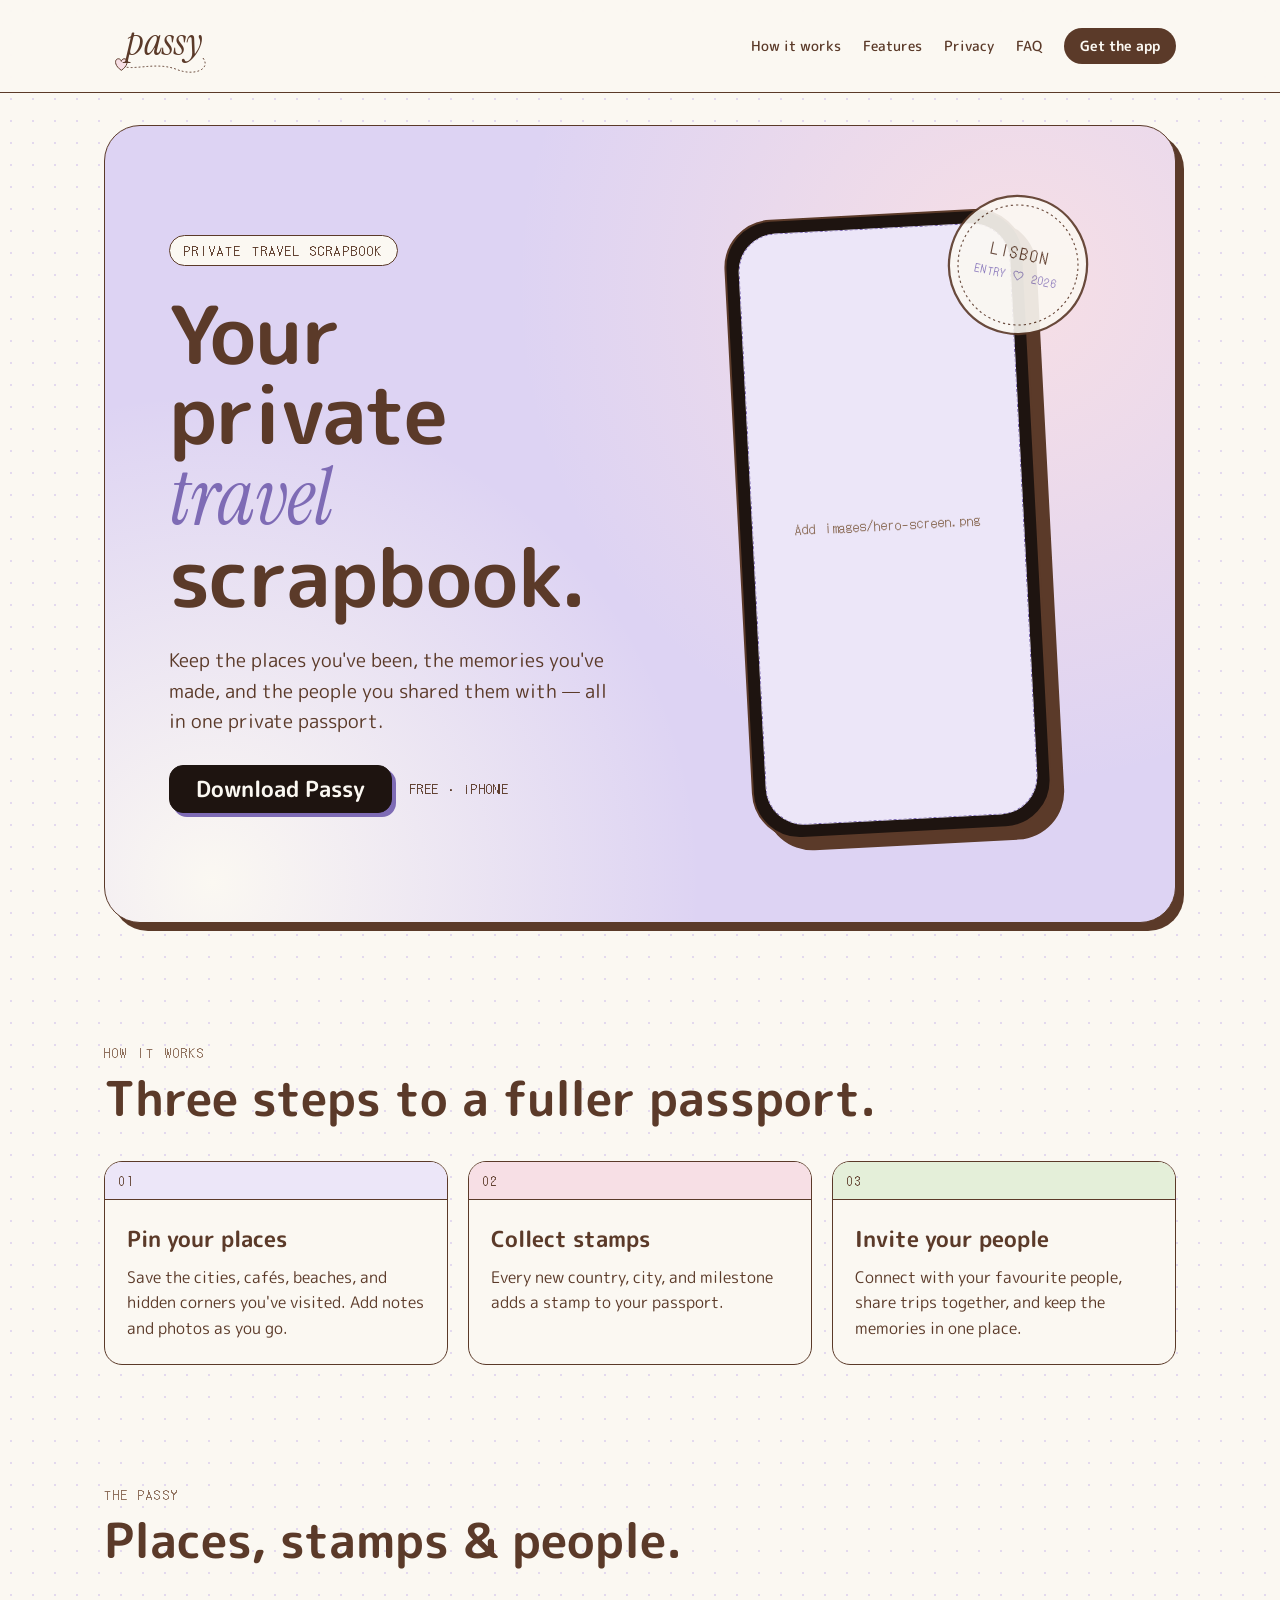
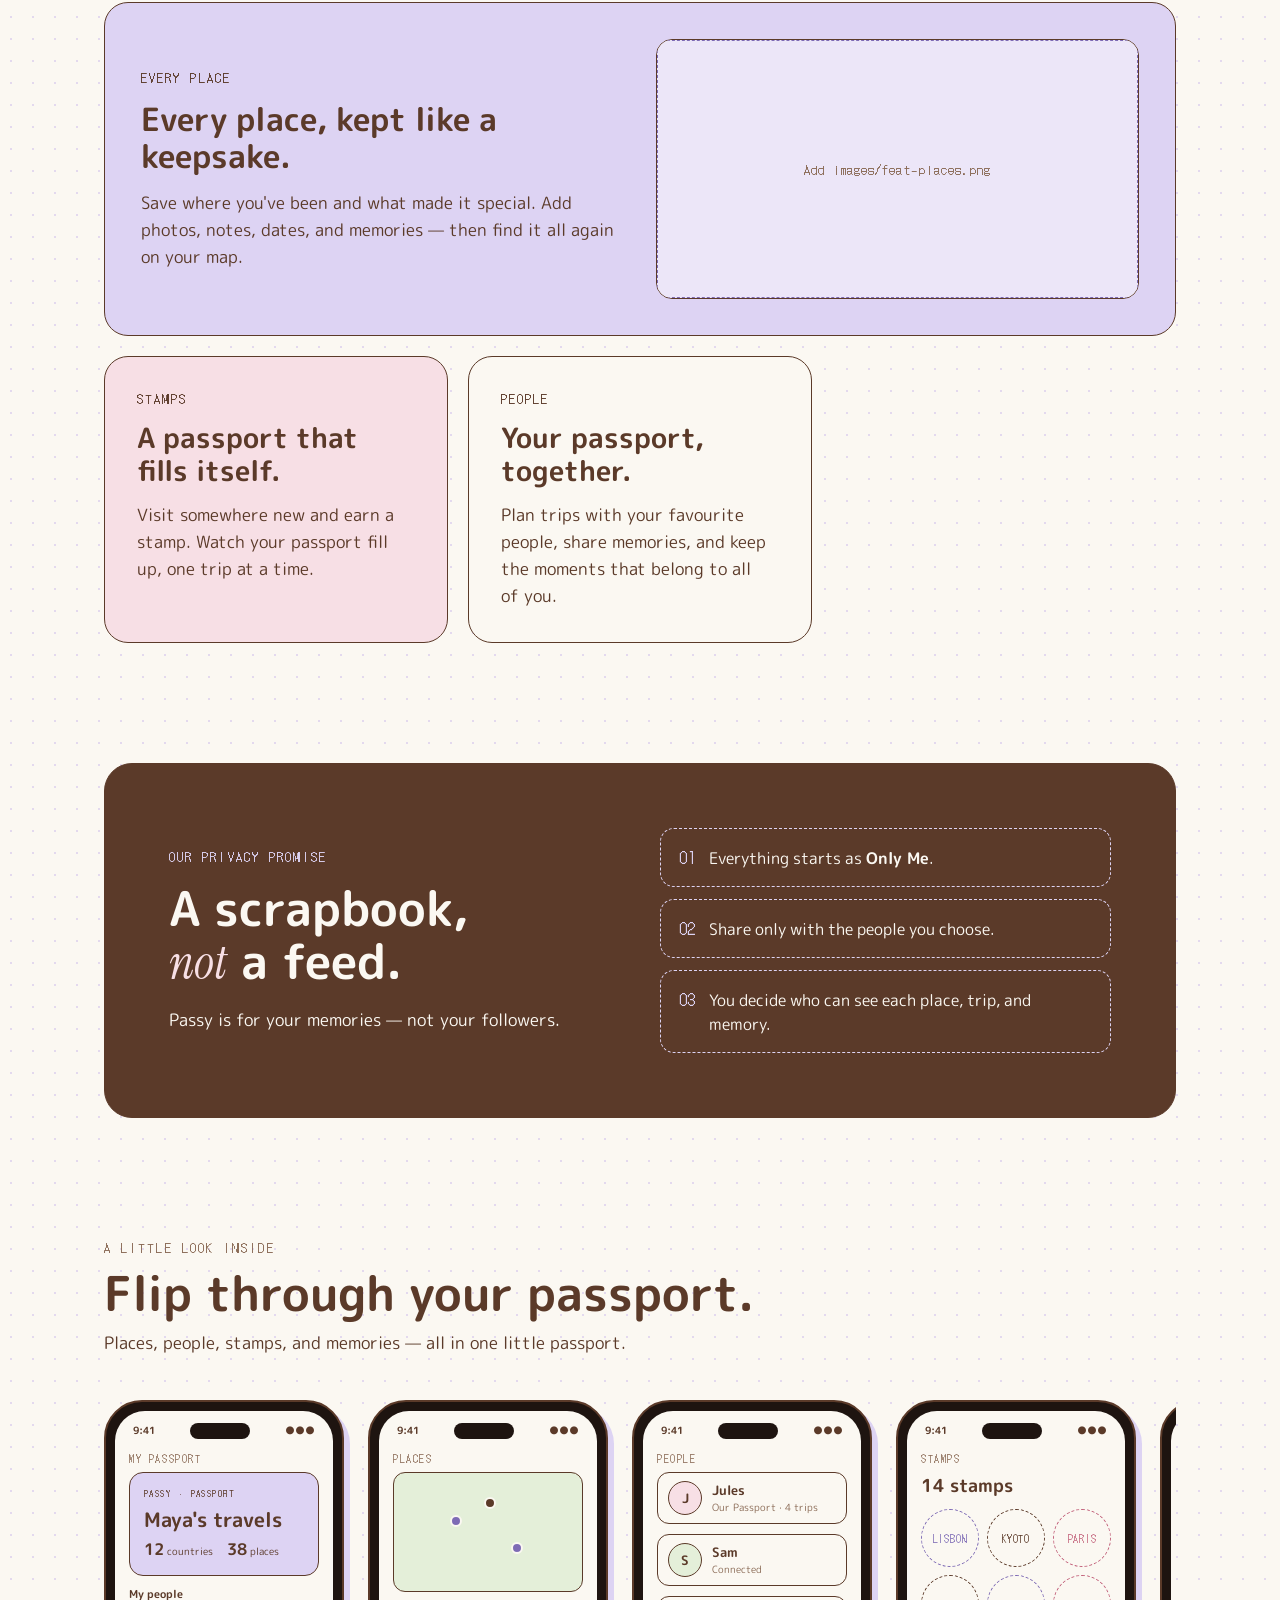
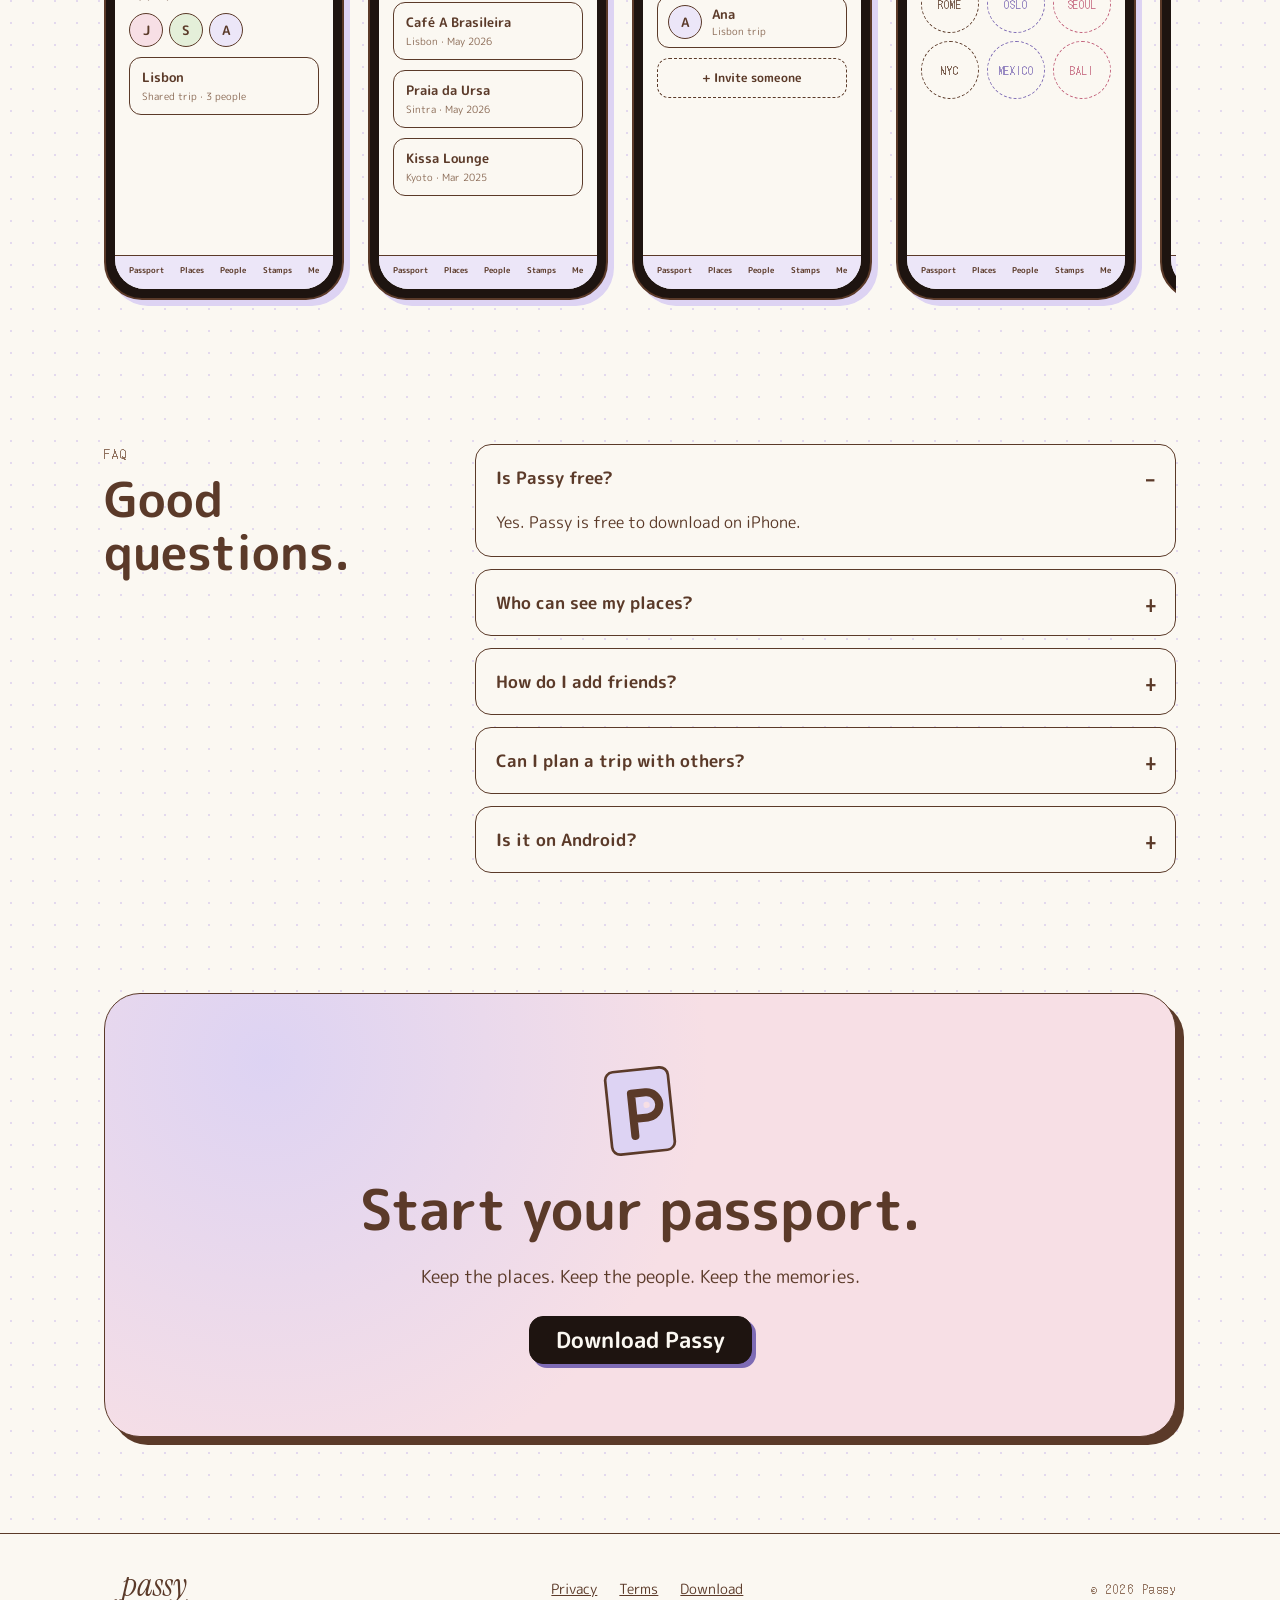
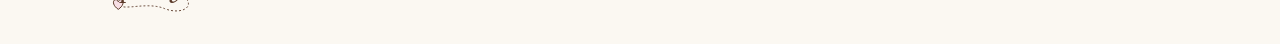
==== index.html @ b14b22e2 "Add Passy website: home, privacy policy and terms of use Co-Authored-By: Claude Opus 5.5 <noreply@an" ====
<!DOCTYPE html>
<html lang="en">
<head>
  <meta charset="utf-8">
  <meta name="viewport" content="width=device-width, initial-scale=1">
  <title>Passy — Your private travel scrapbook</title>
  <meta name="description" content="Keep the places you've been, the memories you've made, and the people you shared them with — all in one private passport.">
  <link rel="icon" href="favicon.svg" type="image/svg+xml">
  <link rel="preconnect" href="https://fonts.googleapis.com">
  <link rel="preconnect" href="https://fonts.gstatic.com" crossorigin>
  <link href="https://fonts.googleapis.com/css2?family=DotGothic16&family=Instrument+Serif:ital@0;1&family=M+PLUS+Rounded+1c:wght@400;500;700&display=swap" rel="stylesheet">
  <link rel="stylesheet" href="styles.css">
</head>
<body>
<div class="page">

  <header class="site-header">
    <div class="site-header__inner">
      <a href="#top" class="site-header__brand" aria-label="Passy home">
        <span class="logo">
          <svg width="120" height="64" viewBox="0 0 280 150" aria-hidden="true"><path d="M232 104 C 250 130, 210 146, 170 130 C 120 110, 60 136, 40 120" fill="none" stroke="#5B3A29" stroke-width="2.3" stroke-dasharray="2.3 7.0" stroke-linecap="round"/><path d="M40 132 C 22 120, 24 104, 34 105 C 37 105, 40 109, 40 111 C 40 109, 43 105, 46 105 C 56 104, 58 120, 40 132 Z" fill="#F7DFE5" stroke="#5B3A29" stroke-width="2.3"/></svg>
          <span class="logo-word">passy</span>
        </span>
      </a>
      <nav class="nav">
        <a href="#how">How it works</a>
        <a href="#features">Features</a>
        <a href="#privacy">Privacy</a>
        <a href="#faq">FAQ</a>
        <a href="https://apps.apple.com/us/app/passy-travel-journal-stamps/id6819791001" target="_blank" rel="noopener" class="nav-cta">Get the app</a>
      </nav>
    </div>
  </header>

  <main id="top">

    <section class="hero" aria-label="Intro">
      <div class="hero__copy">
        <span class="pill">PRIVATE TRAVEL SCRAPBOOK</span>
        <h1>Your private<br><span class="serif-accent">travel</span><br>scrapbook.</h1>
        <p class="hero__lede">Keep the places you've been, the memories you've made, and the people you shared them with — all in one private passport.</p>
        <div class="hero__cta">
          <a href="https://apps.apple.com/us/app/passy-travel-journal-stamps/id6819791001" target="_blank" rel="noopener" class="store-btn">Download Passy</a>
          <span class="mono">FREE · iPHONE</span>
        </div>
      </div>
      <div class="hero__visual">
        <div class="hero__stamp" aria-hidden="true">
          <svg width="150" height="150" viewBox="0 0 200 200"><circle cx="100" cy="100" r="92" fill="#FBF8F2" stroke="#5B3A29" stroke-width="3"/><circle cx="100" cy="100" r="80" fill="none" stroke="#5B3A29" stroke-width="1.5" stroke-dasharray="3 4"/><text x="100" y="92" text-anchor="middle" font-family="DotGothic16" font-size="20" letter-spacing="3" fill="#5B3A29">LISBON</text><text x="100" y="120" text-anchor="middle" font-family="DotGothic16" font-size="14" letter-spacing="2" fill="#7E6BB5">ENTRY ♡ 2026</text></svg>
        </div>
        <div class="hero__phone">
          <div class="shot shot--rounded">
            <img src="images/hero-screen.png" alt="Passy passport home screen">
            <span class="shot__placeholder">Add images/hero-screen.png</span>
          </div>
        </div>
      </div>
    </section>

    <section id="how" class="stack">
      <div class="section-head">
        <span class="eyebrow">HOW IT WORKS</span>
        <h2 class="h2">Three steps to a fuller passport.</h2>
      </div>
      <div class="grid grid--steps">
        <div class="step">
          <div class="step__num bg-lilac-soft">01</div>
          <div class="step__body"><h3>Pin your places</h3><p>Save the cities, cafés, beaches, and hidden corners you've visited. Add notes and photos as you go.</p></div>
        </div>
        <div class="step">
          <div class="step__num bg-pink">02</div>
          <div class="step__body"><h3>Collect stamps</h3><p>Every new country, city, and milestone adds a stamp to your passport.</p></div>
        </div>
        <div class="step">
          <div class="step__num bg-sage">03</div>
          <div class="step__body"><h3>Invite your people</h3><p>Connect with your favourite people, share trips together, and keep the memories in one place.</p></div>
        </div>
      </div>
    </section>

    <section id="features" class="stack">
      <div class="section-head">
        <span class="eyebrow">THE PASSY</span>
        <h2 class="h2">Places, stamps &amp; people.</h2>
      </div>
      <div class="grid grid--features">
        <div class="feature feature--wide bg-lilac">
          <div class="feature__copy">
            <span class="mono">EVERY PLACE</span>
            <h3>Every place, kept like a keepsake.</h3>
            <p class="lede">Save where you've been and what made it special. Add photos, notes, dates, and memories — then find it all again on your map.</p>
          </div>
          <div class="feature__shot">
            <div class="shot">
              <img src="images/feat-places.png" alt="Passy places screen">
              <span class="shot__placeholder">Add images/feat-places.png</span>
            </div>
          </div>
        </div>
        <div class="feature bg-pink">
          <span class="mono">STAMPS</span>
          <h3>A passport that fills itself.</h3>
          <p class="lede">Visit somewhere new and earn a stamp. Watch your passport fill up, one trip at a time.</p>
        </div>
        <div class="feature bg-cream">
          <span class="mono">PEOPLE</span>
          <h3>Your passport, together.</h3>
          <p class="lede">Plan trips with your favourite people, share memories, and keep the moments that belong to all of you.</p>
        </div>
      </div>
    </section>

    <section id="privacy" class="privacy">
      <div class="privacy__copy">
        <span class="eyebrow">OUR PRIVACY PROMISE</span>
        <h2 class="h2">A scrapbook,<br><span class="serif-accent">not</span> a feed.</h2>
        <p class="lede">Passy is for your memories — not your followers.</p>
      </div>
      <div class="promises">
        <div class="promise"><span class="mono">01</span><span>Everything starts as <b>Only Me</b>.</span></div>
        <div class="promise"><span class="mono">02</span><span>Share only with the people you choose.</span></div>
        <div class="promise"><span class="mono">03</span><span>You decide who can see each place, trip, and memory.</span></div>
      </div>
    </section>

    <section class="stack" aria-label="Screenshots">
      <div class="section-head">
        <span class="eyebrow">A LITTLE LOOK INSIDE</span>
        <h2 class="h2">Flip through your passport.</h2>
        <p class="lede">Places, people, stamps, and memories — all in one little passport.</p>
      </div>
      <div class="phones">

        <div class="phone"><div class="phone__screen">
          <div class="phone__status"><span>9:41</span><span class="phone__island"></span><span>●●●</span></div>
          <div class="phone__title">MY PASSPORT</div>
          <div class="phone__body">
            <div style="border:1.5px solid #5B3A29;border-radius:14px;background:#DDD3F3;padding:14px;display:flex;flex-direction:column;gap:8px">
              <span class="mono" style="font-size:9px;letter-spacing:.16em">PASSY · PASSPORT</span>
              <span style="font-size:20px;font-weight:700;line-height:1.1">Maya's travels</span>
              <div style="display:flex;gap:14px;font-size:10px"><span><b style="font-size:16px">12</b> countries</span><span><b style="font-size:16px">38</b> places</span></div>
            </div>
            <span style="font-size:11px;font-weight:700">My people</span>
            <div class="avatars"><span class="avatar bg-pink">J</span><span class="avatar bg-sage">S</span><span class="avatar bg-lilac-soft">A</span></div>
            <div class="card bg-pink"><span class="card__title">Lisbon</span><span class="card__meta">Shared trip · 3 people</span></div>
          </div>
          <div class="phone__tabs"><span>Passport</span><span>Places</span><span>People</span><span>Stamps</span><span>Me</span></div>
        </div></div>

        <div class="phone"><div class="phone__screen">
          <div class="phone__status"><span>9:41</span><span class="phone__island"></span><span>●●●</span></div>
          <div class="phone__title">PLACES</div>
          <div class="phone__body">
            <div class="map">
              <span class="pin" style="left:30%;top:35%"></span>
              <span class="pin" style="left:62%;top:58%"></span>
              <span class="pin" style="left:48%;top:20%;background:#5B3A29"></span>
            </div>
            <div class="card"><span class="card__title">Café A Brasileira</span><span class="card__meta">Lisbon · May 2026</span></div>
            <div class="card"><span class="card__title">Praia da Ursa</span><span class="card__meta">Sintra · May 2026</span></div>
            <div class="card"><span class="card__title">Kissa Lounge</span><span class="card__meta">Kyoto · Mar 2025</span></div>
          </div>
          <div class="phone__tabs"><span>Passport</span><span>Places</span><span>People</span><span>Stamps</span><span>Me</span></div>
        </div></div>

        <div class="phone"><div class="phone__screen">
          <div class="phone__status"><span>9:41</span><span class="phone__island"></span><span>●●●</span></div>
          <div class="phone__title">PEOPLE</div>
          <div class="phone__body">
            <div class="person"><span class="avatar bg-pink">J</span><div><span class="card__title">Jules</span><span class="card__meta">Our Passport · 4 trips</span></div></div>
            <div class="person"><span class="avatar bg-sage">S</span><div><span class="card__title">Sam</span><span class="card__meta">Connected</span></div></div>
            <div class="person"><span class="avatar bg-lilac-soft">A</span><div><span class="card__title">Ana</span><span class="card__meta">Lisbon trip</span></div></div>
            <div style="border:1.5px dashed #5B3A29;border-radius:12px;padding:10px;text-align:center;font-size:12px;font-weight:700">+ Invite someone</div>
          </div>
          <div class="phone__tabs"><span>Passport</span><span>Places</span><span>People</span><span>Stamps</span><span>Me</span></div>
        </div></div>

        <div class="phone"><div class="phone__screen">
          <div class="phone__status"><span>9:41</span><span class="phone__island"></span><span>●●●</span></div>
          <div class="phone__title">STAMPS</div>
          <div class="phone__body">
            <span style="font-size:18px;font-weight:700">14 stamps</span>
            <div class="stamps">
              <div class="stamp c-purple">LISBON</div>
              <div class="stamp c-brown">KYOTO</div>
              <div class="stamp c-rose">PARIS</div>
              <div class="stamp c-brown">ROME</div>
              <div class="stamp c-purple">OSLO</div>
              <div class="stamp c-rose">SEOUL</div>
              <div class="stamp c-brown">NYC</div>
              <div class="stamp c-purple">MEXICO</div>
              <div class="stamp c-rose">BALI</div>
            </div>
          </div>
          <div class="phone__tabs"><span>Passport</span><span>Places</span><span>People</span><span>Stamps</span><span>Me</span></div>
        </div></div>

        <div class="phone"><div class="phone__screen">
          <div class="phone__status"><span>9:41</span><span class="phone__island"></span><span>●●●</span></div>
          <div class="phone__title">TRIP · LISBON</div>
          <div class="phone__body">
            <div style="border:1.5px solid #5B3A29;border-radius:14px;background:#F7DFE5;padding:12px;display:flex;flex-direction:column;gap:6px">
              <span style="font-size:18px;font-weight:700">Lisbon</span>
              <span style="font-size:10px">May 12 – 18 · Trip members</span>
              <div class="avatars" style="gap:4px"><span class="avatar bg-lilac">M</span><span class="avatar bg-cream">J</span><span class="avatar bg-sage">A</span></div>
            </div>
            <div class="chips"><span class="chip chip--on">Plan</span><span class="chip">Packing</span><span class="chip">Memories</span></div>
            <div class="card"><span class="card__title">Day 1 · Alfama walk</span><span class="card__meta">Added by Jules</span></div>
            <div class="card"><span class="card__title">Day 2 · Sintra</span><span class="card__meta">Added by Ana</span></div>
          </div>
          <div class="phone__tabs"><span>Passport</span><span>Places</span><span>People</span><span>Stamps</span><span>Me</span></div>
        </div></div>

      </div>
    </section>

    <section id="faq" class="faq">
      <div class="section-head">
        <span class="eyebrow">FAQ</span>
        <h2 class="h2">Good questions.</h2>
      </div>
      <div class="faq__list">
        <div class="faq-item">
          <button type="button" aria-expanded="true"><span>Is Passy free?</span><span class="faq-item__icon" aria-hidden="true">−</span></button>
          <div class="faq-item__answer">Yes. Passy is free to download on iPhone.</div>
        </div>
        <div class="faq-item">
          <button type="button" aria-expanded="false"><span>Who can see my places?</span><span class="faq-item__icon" aria-hidden="true">+</span></button>
          <div class="faq-item__answer" hidden>Only you, unless you choose to share them with someone.</div>
        </div>
        <div class="faq-item">
          <button type="button" aria-expanded="false"><span>How do I add friends?</span><span class="faq-item__icon" aria-hidden="true">+</span></button>
          <div class="faq-item__answer" hidden>Invite the people you travel with and connect your passports.</div>
        </div>
        <div class="faq-item">
          <button type="button" aria-expanded="false"><span>Can I plan a trip with others?</span><span class="faq-item__icon" aria-hidden="true">+</span></button>
          <div class="faq-item__answer" hidden>Yes. Create shared trips, add plans, and keep the memories together.</div>
        </div>
        <div class="faq-item">
          <button type="button" aria-expanded="false"><span>Is it on Android?</span><span class="faq-item__icon" aria-hidden="true">+</span></button>
          <div class="faq-item__answer" hidden>Passy is currently available on iPhone.</div>
        </div>
      </div>
    </section>

    <section class="download" aria-label="Download">
      <svg width="72" height="90" viewBox="0 0 160 200" style="transform:rotate(-6deg)" aria-hidden="true"><rect x="10" y="8" width="140" height="184" rx="18" fill="#DDD3F3" stroke="#5B3A29" stroke-width="6"/><path d="M64 154 V60 h32 a28 28 0 0 1 0 56 H64" fill="none" stroke="#5B3A29" stroke-width="18" stroke-linecap="round" stroke-linejoin="round"/><circle cx="96" cy="88" r="7" fill="#F7DFE5"/></svg>
      <h2>Start your passport.</h2>
      <p>Keep the places. Keep the people. Keep the memories.</p>
      <a href="https://apps.apple.com/us/app/passy-travel-journal-stamps/id6819791001" target="_blank" rel="noopener" class="store-btn">Download Passy</a>
    </section>
  </main>

  <footer class="site-footer">
    <div class="site-footer__inner">
      <span class="logo logo--sm">
        <svg width="100" height="54" viewBox="0 0 280 150" aria-hidden="true"><path d="M232 104 C 250 130, 210 146, 170 130 C 120 110, 60 136, 40 120" fill="none" stroke="#5B3A29" stroke-width="2.8" stroke-dasharray="2.8 8.4" stroke-linecap="round"/><path d="M40 132 C 22 120, 24 104, 34 105 C 37 105, 40 109, 40 111 C 40 109, 43 105, 46 105 C 56 104, 58 120, 40 132 Z" fill="#F7DFE5" stroke="#5B3A29" stroke-width="2.8"/></svg>
        <span class="logo-word">passy</span>
      </span>
      <div class="site-footer__links">
        <a href="privacy.html">Privacy</a>
        <a href="terms.html">Terms</a>
        <a href="https://apps.apple.com/us/app/passy-travel-journal-stamps/id6819791001" target="_blank" rel="noopener">Download</a>
      </div>
      <span class="mono">© 2026 Passy</span>
    </div>
  </footer>
</div>
<script src="script.js"></script>
</body>
</html>
---- styles.css ----
:root {
  --cream: #FBF8F2;
  --brown: #5B3A29;
  --ink: #1E1410;
  --lilac: #DDD3F3;
  --lilac-soft: #ECE6F8;
  --purple: #7E6BB5;
  --pink: #F7DFE5;
  --rose: #C2607A;
  --sage: #E4EFD9;
  --muted: #8A6A55;
  --dot: #E3D9EE;

  --sans: 'M PLUS Rounded 1c', system-ui, sans-serif;
  --serif: 'Instrument Serif', serif;
  --mono: 'DotGothic16', monospace;
  --line: 1.5px solid var(--brown);
}

* { box-sizing: border-box; }
html { scroll-behavior: smooth; }
body {
  margin: 0;
  background-color: var(--cream);
  background-image: radial-gradient(var(--dot) 1.2px, transparent 1.2px);
  background-size: 22px 22px;
  font-family: var(--sans);
  color: var(--brown);
  -webkit-font-smoothing: antialiased;
}
a { color: var(--brown); }
a:hover { color: var(--purple); }
h1, h2, h3, p { margin: 0; }
img { display: block; }

.page { min-height: 100vh; display: flex; flex-direction: column; align-items: center; }
.serif-accent { font-family: var(--serif); font-style: italic; font-weight: 400; }
.eyebrow { font-family: var(--mono); font-size: 13px; letter-spacing: .16em; color: var(--muted); }
.mono { font-family: var(--mono); }
.h2 { font-size: clamp(32px, 4.5vw, 48px); font-weight: 700; line-height: 1.1; text-wrap: balance; }
.lede { font-size: 17px; line-height: 1.6; text-wrap: pretty; }
.section-head { display: flex; flex-direction: column; gap: 10px; }

/* ---------- Logo ---------- */
.logo { position: relative; display: block; width: 120px; height: 64px; }
.logo svg { position: absolute; inset: 0; }
.logo-word {
  position: absolute; left: 0; right: 0; top: 8px; text-align: center;
  font-family: var(--serif); font-style: italic; font-size: 39px; line-height: 1; color: var(--brown);
}
.logo--sm { width: 100px; height: 54px; }
.logo--sm .logo-word { top: 6px; font-size: 33px; }

/* ---------- Header ---------- */
.site-header {
  position: sticky; top: 0; z-index: 10; width: 100%;
  background: rgba(251, 248, 242, .9);
  -webkit-backdrop-filter: blur(10px); backdrop-filter: blur(10px);
  border-bottom: var(--line);
}
.site-header__inner {
  max-width: 1120px; margin: 0 auto; padding: 14px 24px;
  display: flex; align-items: center; justify-content: space-between; gap: 16px; flex-wrap: wrap;
}
.site-header__brand { display: flex; align-items: center; gap: 10px; text-decoration: none; }
.nav { display: flex; align-items: center; gap: 22px; flex-wrap: wrap; font-size: 14px; font-weight: 500; }
.nav a { text-decoration: none; }
.nav .nav-cta {
  background: var(--brown); color: var(--cream); padding: 8px 16px; border-radius: 99px; font-weight: 700;
}
.nav .nav-cta:hover { background: var(--purple); color: var(--cream); }

/* ---------- Main ---------- */
main {
  width: 100%; max-width: 1120px; padding: 0 24px 96px;
  display: flex; flex-direction: column; gap: 120px;
}
section[id] { scroll-margin-top: 90px; }

/* ---------- Download button ---------- */
.store-btn {
  display: inline-flex; flex-direction: column; gap: 2px;
  background: var(--ink); color: var(--cream); text-decoration: none;
  padding: 12px 26px; border-radius: 14px; border: 1.5px solid var(--ink);
  box-shadow: 4px 4px 0 var(--purple);
  font-size: 22px; font-weight: 700; line-height: 1;
  transition: transform .15s, box-shadow .15s;
}
.store-btn:hover { color: var(--cream); transform: translate(-2px, -2px); box-shadow: 6px 6px 0 var(--purple); }

/* ---------- Hero ---------- */
.hero {
  position: relative; overflow: hidden; margin-top: 32px;
  border: var(--line); border-radius: 36px;
  background: var(--lilac);
  background-image:
    radial-gradient(circle at 85% 20%, var(--pink) 0, rgba(247, 223, 229, 0) 45%),
    radial-gradient(circle at 10% 95%, var(--cream) 0, rgba(251, 248, 242, 0) 40%);
  box-shadow: 8px 8px 0 var(--brown);
  padding: clamp(32px, 5vw, 64px);
  display: grid; grid-template-columns: repeat(auto-fit, minmax(min(100%, 380px), 1fr));
  gap: 48px; align-items: center;
}
.hero__copy { display: flex; flex-direction: column; gap: 28px; }
.pill {
  align-self: flex-start; font-family: var(--mono); font-size: 13px; letter-spacing: .16em;
  border: var(--line); border-radius: 99px; padding: 5px 14px; background: var(--cream);
}
.hero h1 { font-weight: 700; font-size: clamp(44px, 7vw, 80px); line-height: 1; letter-spacing: -.01em; text-wrap: balance; }
.hero h1 .serif-accent { color: var(--purple); }
.hero__lede { font-size: 19px; line-height: 1.6; max-width: 30em; text-wrap: pretty; }
.hero__cta { display: flex; align-items: center; gap: 18px; flex-wrap: wrap; }
.hero__cta .mono { font-size: 13px; letter-spacing: .1em; }
.hero__visual { position: relative; display: flex; justify-content: center; padding: 24px 0; }
.hero__stamp { position: absolute; top: 0; right: 4%; width: 150px; height: 150px; transform: rotate(12deg); opacity: .9; z-index: 1; }
.hero__phone {
  width: 300px; height: 620px; max-width: 100%; border-radius: 48px; border: 2px solid var(--brown);
  background: var(--ink); padding: 12px; box-shadow: 12px 12px 0 var(--brown); transform: rotate(-3deg);
}

/* ---------- Image slots ---------- */
.shot {
  position: relative; width: 100%; height: 100%; overflow: hidden;
  background: var(--lilac-soft);
}
.shot img { width: 100%; height: 100%; object-fit: cover; }
.shot--rounded { border-radius: 38px; }
.shot__placeholder {
  position: absolute; inset: 0; display: none; align-items: center; justify-content: center;
  padding: 24px; text-align: center; font-family: var(--mono); font-size: 13px; letter-spacing: .08em;
  color: var(--muted); border: 1.5px dashed var(--purple); border-radius: inherit;
}
.shot.is-empty img { display: none; }
.shot.is-empty .shot__placeholder { display: flex; }

/* ---------- Steps ---------- */
.stack { display: flex; flex-direction: column; gap: 36px; }
.grid { display: grid; gap: 20px; }
.grid--steps { grid-template-columns: repeat(auto-fit, minmax(min(100%, 260px), 1fr)); }
.step { border: var(--line); border-radius: 18px; background: var(--cream); overflow: hidden; display: flex; flex-direction: column; }
.step__num { padding: 10px 14px; border-bottom: var(--line); font-family: var(--mono); font-size: 12px; letter-spacing: .14em; }
.step__body { padding: 22px; display: flex; flex-direction: column; gap: 10px; }
.step h3 { font-size: 22px; font-weight: 700; }
.step p { font-size: 16px; line-height: 1.6; text-wrap: pretty; }
.bg-lilac-soft { background: var(--lilac-soft); }
.bg-pink { background: var(--pink); }
.bg-sage { background: var(--sage); }
.bg-cream { background: var(--cream); }
.bg-lilac { background: var(--lilac); }

/* ---------- Features ---------- */
.grid--features { grid-template-columns: repeat(auto-fit, minmax(min(100%, 320px), 1fr)); }
.feature { border: var(--line); border-radius: 24px; padding: 32px; display: flex; flex-direction: column; gap: 14px; }
.feature .mono { font-size: 13px; letter-spacing: .16em; }
.feature h3 { font-size: 28px; font-weight: 700; line-height: 1.15; }
.feature--wide {
  grid-column: 1 / -1; padding: 36px; display: grid;
  grid-template-columns: repeat(auto-fit, minmax(min(100%, 300px), 1fr)); gap: 32px; align-items: center;
}
.feature--wide h3 { font-size: 32px; }
.feature__copy { display: flex; flex-direction: column; gap: 14px; }
.feature__shot { height: 260px; border-radius: 16px; border: var(--line); overflow: hidden; background: var(--cream); }

/* ---------- Privacy ---------- */
.privacy {
  border: var(--line); border-radius: 28px; background: var(--brown); color: var(--cream);
  padding: clamp(32px, 6vw, 64px);
  display: grid; grid-template-columns: repeat(auto-fit, minmax(min(100%, 320px), 1fr)); gap: 40px; align-items: center;
}
.privacy__copy { display: flex; flex-direction: column; gap: 16px; }
.privacy .eyebrow { color: var(--lilac); }
.privacy .serif-accent { color: var(--pink); }
.promises { display: flex; flex-direction: column; gap: 12px; }
.promise { display: flex; gap: 14px; align-items: baseline; padding: 16px 18px; border: 1.5px dashed var(--lilac); border-radius: 14px; font-size: 16px; line-height: 1.5; }
.promise .mono { color: var(--lilac); }

/* ---------- Phone mockups ---------- */
.phones { display: flex; gap: 24px; overflow-x: auto; padding: 8px 4px 24px; scroll-snap-type: x mandatory; }
.phone {
  flex: none; width: 240px; height: 500px; border-radius: 38px; border: 2px solid var(--brown);
  background: var(--ink); padding: 9px; scroll-snap-align: start; box-shadow: 6px 6px 0 var(--lilac);
}
.phone__screen { width: 100%; height: 100%; border-radius: 30px; background: var(--cream); overflow: hidden; display: flex; flex-direction: column; }
.phone__status { display: flex; justify-content: space-between; padding: 12px 18px 6px; font-size: 10px; font-weight: 700; }
.phone__island { width: 60px; height: 16px; border-radius: 99px; background: var(--ink); }
.phone__title { padding: 6px 14px; font-family: var(--mono); font-size: 10px; letter-spacing: .16em; color: var(--muted); }
.phone__body { flex: 1; padding: 0 14px 14px; display: flex; flex-direction: column; gap: 10px; min-height: 0; }
.phone__tabs {
  display: flex; justify-content: space-around; padding: 8px 6px 12px;
  border-top: var(--line); background: var(--lilac-soft); font-size: 8px; font-weight: 700;
}
.card { border: var(--line); border-radius: 12px; background: var(--cream); padding: 10px 12px; display: flex; flex-direction: column; gap: 2px; }
.card__title { font-size: 13px; font-weight: 700; }
.card__meta { font-size: 10px; color: var(--muted); }
.avatar {
  width: 34px; height: 34px; border-radius: 50%; border: var(--line); flex: none;
  display: flex; align-items: center; justify-content: center; font-weight: 700; font-size: 13px;
}
.avatars { display: flex; gap: 6px; }
.person { display: flex; align-items: center; gap: 10px; padding: 8px 10px; border: var(--line); border-radius: 12px; background: var(--cream); }
.person > div { display: flex; flex-direction: column; }
.map { height: 120px; border: var(--line); border-radius: 12px; background: var(--sage); position: relative; overflow: hidden; }
.pin { position: absolute; width: 12px; height: 12px; border-radius: 50%; background: var(--purple); border: 2px solid var(--cream); }
.stamps { display: grid; grid-template-columns: repeat(3, 1fr); gap: 8px; }
.stamp {
  aspect-ratio: 1; border-radius: 50%; border: 1.5px dashed currentColor; background: var(--cream);
  display: flex; align-items: center; justify-content: center;
  font-family: var(--mono); font-size: 10px; letter-spacing: .08em;
}
.c-purple { color: var(--purple); }
.c-brown { color: var(--brown); }
.c-rose { color: var(--rose); }
.chips { display: flex; gap: 6px; font-size: 10px; font-weight: 700; }
.chip { padding: 4px 8px; border-radius: 99px; border: var(--line); }
.chip--on { background: var(--brown); color: var(--cream); }

/* ---------- FAQ ---------- */
.faq { display: grid; grid-template-columns: repeat(auto-fit, minmax(min(100%, 300px), 1fr)); gap: 40px; }
.faq__list { display: flex; flex-direction: column; gap: 12px; grid-column: span 2; min-width: 0; }
@media (max-width: 720px) { .faq__list { grid-column: auto; } }
.faq-item { border: var(--line); border-radius: 16px; background: var(--cream); overflow: hidden; }
.faq-item button {
  all: unset; box-sizing: border-box; width: 100%; cursor: pointer;
  display: flex; justify-content: space-between; align-items: center; gap: 16px;
  padding: 18px 20px; font-size: 17px; font-weight: 700;
}
.faq-item button:hover { background: var(--lilac-soft); }
.faq-item button:focus-visible { outline: 2px solid var(--purple); outline-offset: -2px; }
.faq-item__icon { font-family: var(--mono); font-size: 20px; flex: none; }
.faq-item__answer { padding: 0 20px 20px; font-size: 16px; line-height: 1.6; text-wrap: pretty; }
.faq-item__answer[hidden] { display: none; }

/* ---------- Download ---------- */
.download {
  display: flex; flex-direction: column; align-items: center; text-align: center; gap: 24px;
  padding: clamp(40px, 6vw, 72px) 24px;
  border: var(--line); border-radius: 36px; background: var(--pink);
  background-image: radial-gradient(circle at 15% 15%, var(--lilac) 0, rgba(221, 211, 243, 0) 45%);
  box-shadow: 8px 8px 0 var(--brown);
}
.download h2 { font-size: clamp(36px, 5vw, 56px); font-weight: 700; line-height: 1.05; text-wrap: balance; }
.download p { font-size: 18px; line-height: 1.6; text-wrap: pretty; }

/* ---------- Footer ---------- */
.site-footer { width: 100%; border-top: var(--line); background: var(--cream); }
.site-footer__inner {
  max-width: 1120px; margin: 0 auto; padding: 28px 24px;
  display: flex; justify-content: space-between; align-items: center; gap: 20px; flex-wrap: wrap; font-size: 14px;
}
.site-footer__links { display: flex; gap: 22px; flex-wrap: wrap; }
.site-footer .mono { font-size: 12px; letter-spacing: .12em; color: var(--muted); }

/* ---------- Legal pages ---------- */
.legal {
  margin-top: 32px; border: var(--line); border-radius: 28px; background: var(--cream);
  box-shadow: 8px 8px 0 var(--lilac); padding: clamp(28px, 5vw, 56px);
  max-width: 760px; width: 100%; align-self: center;
}
.legal__head { display: flex; flex-direction: column; gap: 14px; padding-bottom: 28px; margin-bottom: 8px; border-bottom: 1.5px dashed var(--brown); }
.legal__head h1 { font-size: clamp(36px, 5vw, 52px); font-weight: 700; line-height: 1.05; }
.legal__head h1 .serif-accent { color: var(--purple); }
.legal__date { font-family: var(--mono); font-size: 13px; letter-spacing: .1em; color: var(--muted); }
.legal h2 { font-size: 24px; font-weight: 700; line-height: 1.2; margin: 40px 0 12px; scroll-margin-top: 90px; }
.legal p, .legal li { font-size: 16px; line-height: 1.7; text-wrap: pretty; }
.legal p + p { margin-top: 12px; }
.legal ul { margin: 12px 0 0; padding-left: 22px; display: flex; flex-direction: column; gap: 8px; }
.legal li::marker { color: var(--purple); }
.legal a { text-decoration-color: var(--purple); text-underline-offset: 3px; }
.legal__summary { margin-top: 28px; border: var(--line); border-radius: 18px; background: var(--lilac); padding: 22px 24px; }
.legal__summary h2 { margin-top: 0; }
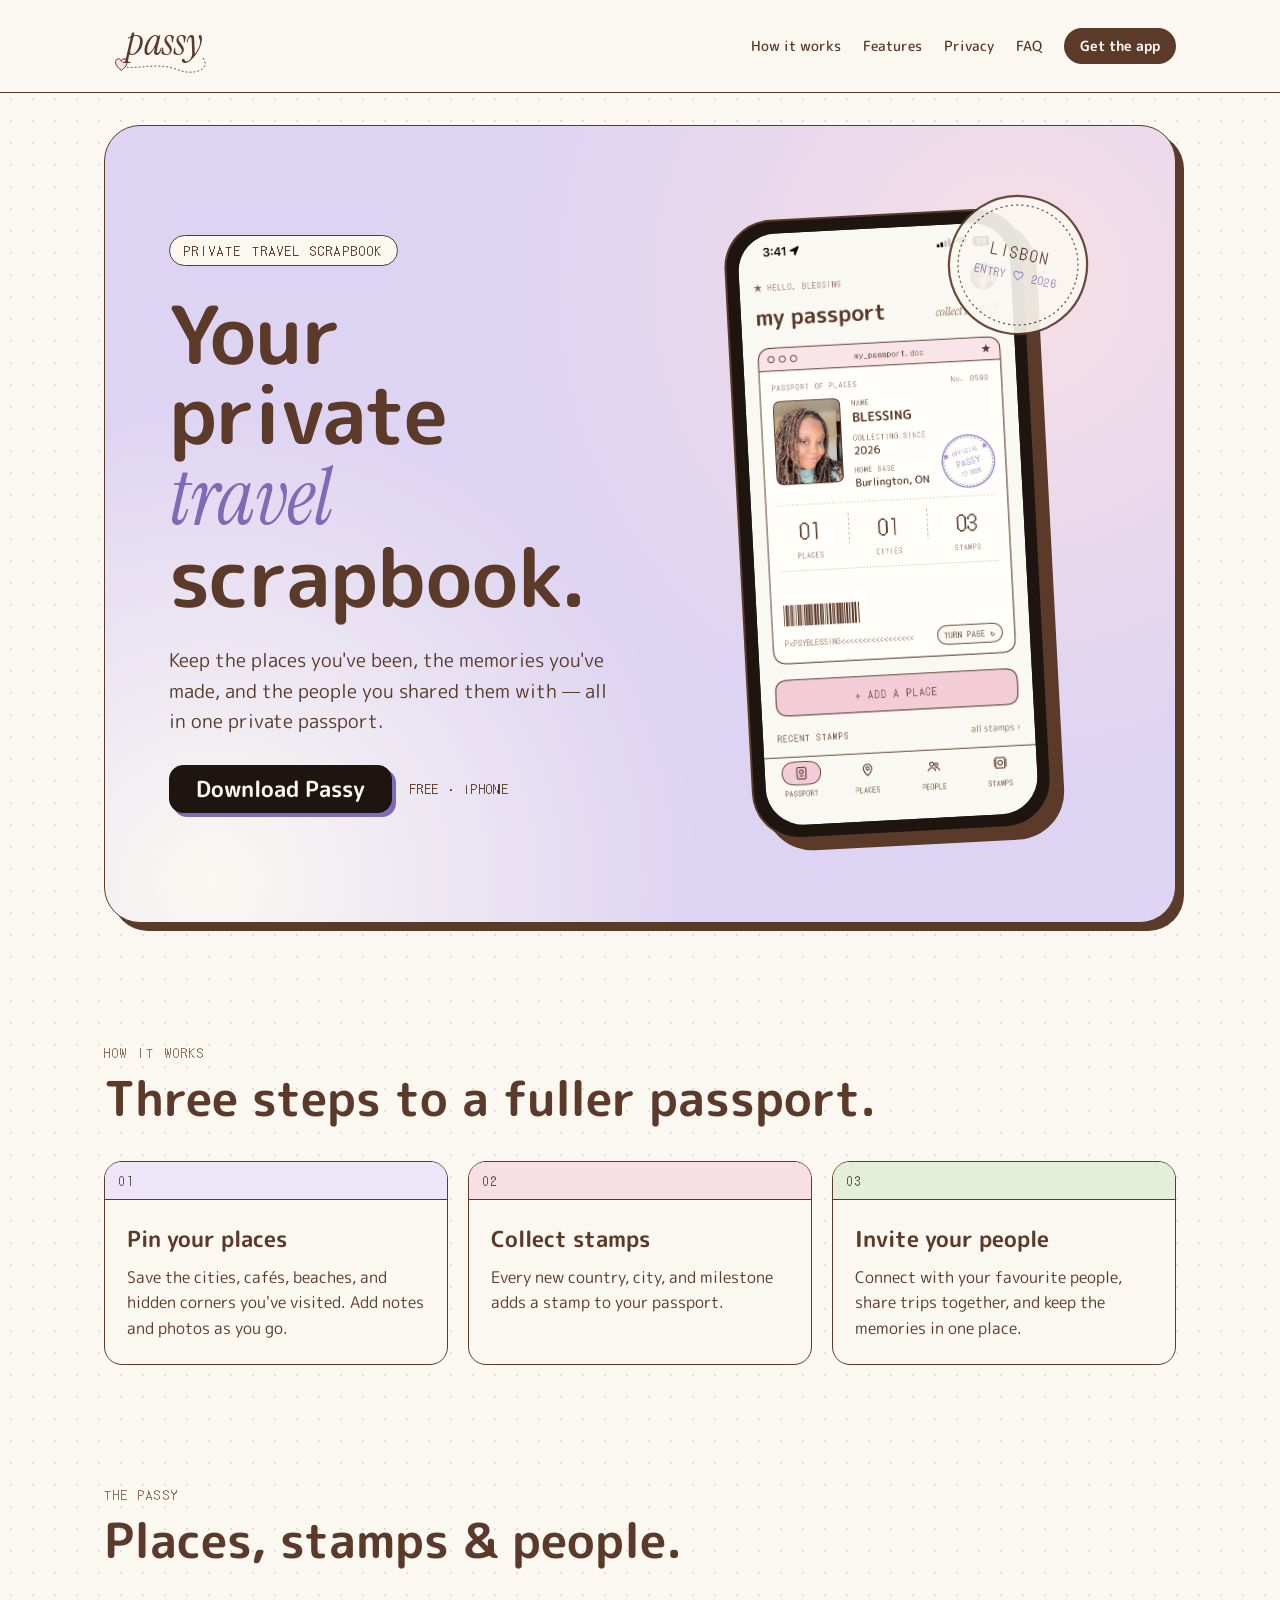
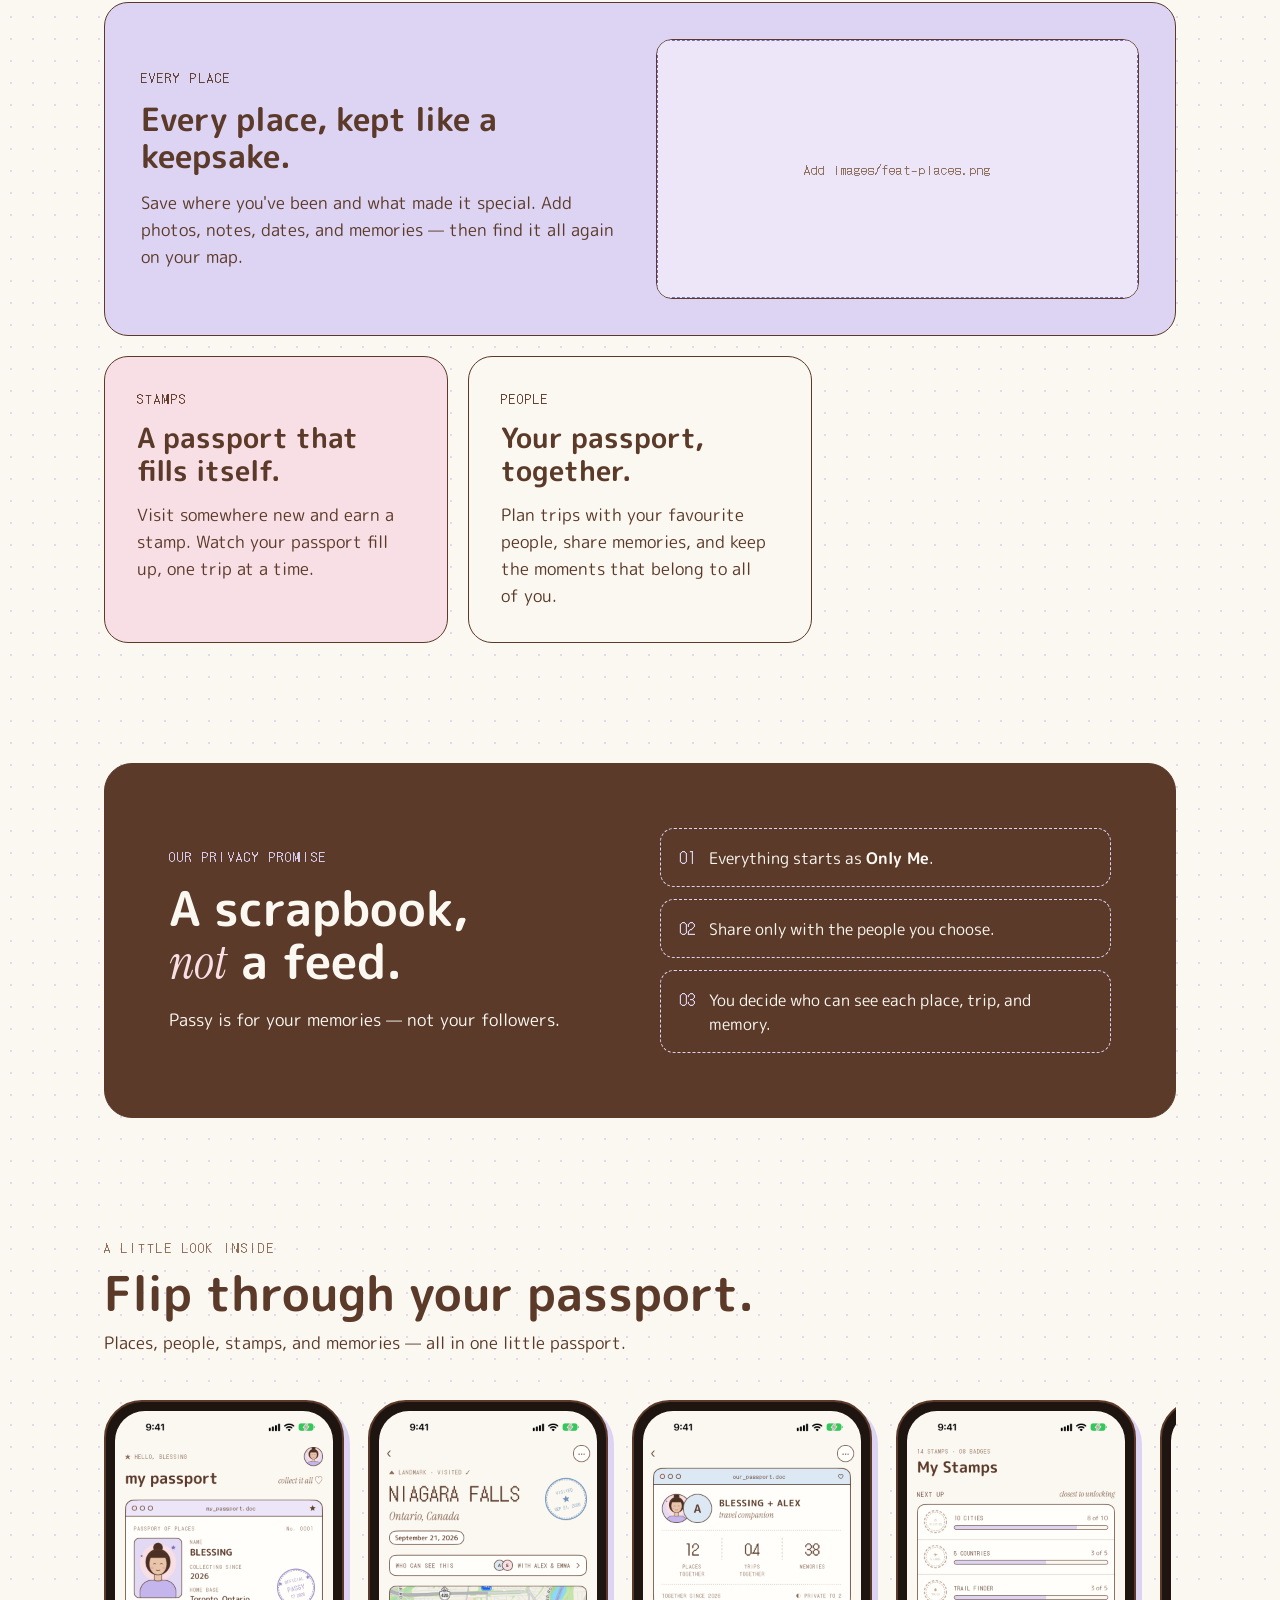
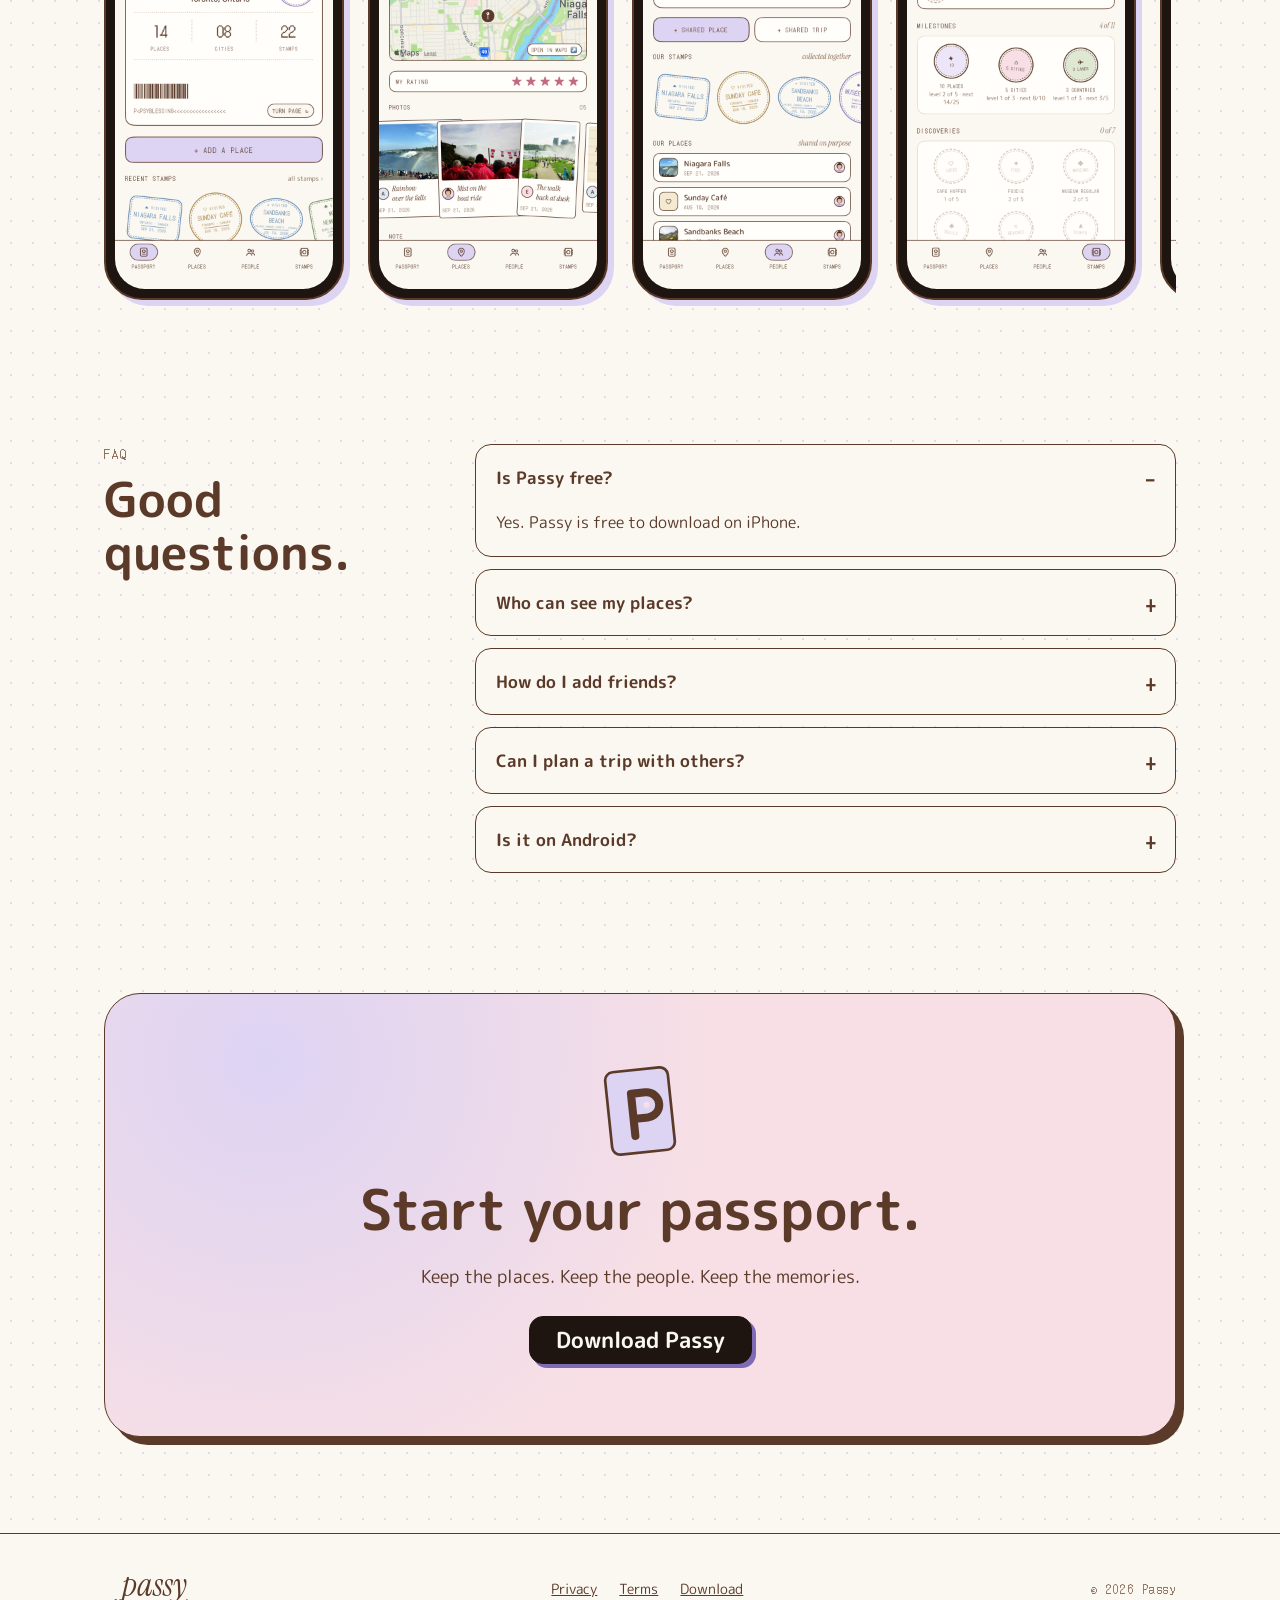
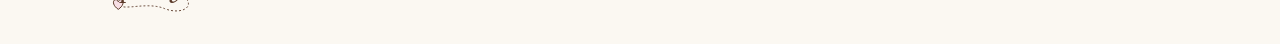
==== commit 1c8327b5: "Add app screenshots and replace mock phones with image slots Co-Authored-By: Claude Opus 5.5 <norepl" ====
--- a/index.html
+++ b/index.html
@@ -130,87 +130,36 @@
         <p class="lede">Places, people, stamps, and memories — all in one little passport.</p>
       </div>
       <div class="phones">
-
-        <div class="phone"><div class="phone__screen">
-          <div class="phone__status"><span>9:41</span><span class="phone__island"></span><span>●●●</span></div>
-          <div class="phone__title">MY PASSPORT</div>
-          <div class="phone__body">
-            <div style="border:1.5px solid #5B3A29;border-radius:14px;background:#DDD3F3;padding:14px;display:flex;flex-direction:column;gap:8px">
-              <span class="mono" style="font-size:9px;letter-spacing:.16em">PASSY · PASSPORT</span>
-              <span style="font-size:20px;font-weight:700;line-height:1.1">Maya's travels</span>
-              <div style="display:flex;gap:14px;font-size:10px"><span><b style="font-size:16px">12</b> countries</span><span><b style="font-size:16px">38</b> places</span></div>
-            </div>
-            <span style="font-size:11px;font-weight:700">My people</span>
-            <div class="avatars"><span class="avatar bg-pink">J</span><span class="avatar bg-sage">S</span><span class="avatar bg-lilac-soft">A</span></div>
-            <div class="card bg-pink"><span class="card__title">Lisbon</span><span class="card__meta">Shared trip · 3 people</span></div>
-          </div>
-          <div class="phone__tabs"><span>Passport</span><span>Places</span><span>People</span><span>Stamps</span><span>Me</span></div>
-        </div></div>
-
-        <div class="phone"><div class="phone__screen">
-          <div class="phone__status"><span>9:41</span><span class="phone__island"></span><span>●●●</span></div>
-          <div class="phone__title">PLACES</div>
-          <div class="phone__body">
-            <div class="map">
-              <span class="pin" style="left:30%;top:35%"></span>
-              <span class="pin" style="left:62%;top:58%"></span>
-              <span class="pin" style="left:48%;top:20%;background:#5B3A29"></span>
-            </div>
-            <div class="card"><span class="card__title">Café A Brasileira</span><span class="card__meta">Lisbon · May 2026</span></div>
-            <div class="card"><span class="card__title">Praia da Ursa</span><span class="card__meta">Sintra · May 2026</span></div>
-            <div class="card"><span class="card__title">Kissa Lounge</span><span class="card__meta">Kyoto · Mar 2025</span></div>
-          </div>
-          <div class="phone__tabs"><span>Passport</span><span>Places</span><span>People</span><span>Stamps</span><span>Me</span></div>
-        </div></div>
-
-        <div class="phone"><div class="phone__screen">
-          <div class="phone__status"><span>9:41</span><span class="phone__island"></span><span>●●●</span></div>
-          <div class="phone__title">PEOPLE</div>
-          <div class="phone__body">
-            <div class="person"><span class="avatar bg-pink">J</span><div><span class="card__title">Jules</span><span class="card__meta">Our Passport · 4 trips</span></div></div>
-            <div class="person"><span class="avatar bg-sage">S</span><div><span class="card__title">Sam</span><span class="card__meta">Connected</span></div></div>
-            <div class="person"><span class="avatar bg-lilac-soft">A</span><div><span class="card__title">Ana</span><span class="card__meta">Lisbon trip</span></div></div>
-            <div style="border:1.5px dashed #5B3A29;border-radius:12px;padding:10px;text-align:center;font-size:12px;font-weight:700">+ Invite someone</div>
-          </div>
-          <div class="phone__tabs"><span>Passport</span><span>Places</span><span>People</span><span>Stamps</span><span>Me</span></div>
-        </div></div>
-
-        <div class="phone"><div class="phone__screen">
-          <div class="phone__status"><span>9:41</span><span class="phone__island"></span><span>●●●</span></div>
-          <div class="phone__title">STAMPS</div>
-          <div class="phone__body">
-            <span style="font-size:18px;font-weight:700">14 stamps</span>
-            <div class="stamps">
-              <div class="stamp c-purple">LISBON</div>
-              <div class="stamp c-brown">KYOTO</div>
-              <div class="stamp c-rose">PARIS</div>
-              <div class="stamp c-brown">ROME</div>
-              <div class="stamp c-purple">OSLO</div>
-              <div class="stamp c-rose">SEOUL</div>
-              <div class="stamp c-brown">NYC</div>
-              <div class="stamp c-purple">MEXICO</div>
-              <div class="stamp c-rose">BALI</div>
-            </div>
-          </div>
-          <div class="phone__tabs"><span>Passport</span><span>Places</span><span>People</span><span>Stamps</span><span>Me</span></div>
-        </div></div>
-
-        <div class="phone"><div class="phone__screen">
-          <div class="phone__status"><span>9:41</span><span class="phone__island"></span><span>●●●</span></div>
-          <div class="phone__title">TRIP · LISBON</div>
-          <div class="phone__body">
-            <div style="border:1.5px solid #5B3A29;border-radius:14px;background:#F7DFE5;padding:12px;display:flex;flex-direction:column;gap:6px">
-              <span style="font-size:18px;font-weight:700">Lisbon</span>
-              <span style="font-size:10px">May 12 – 18 · Trip members</span>
-              <div class="avatars" style="gap:4px"><span class="avatar bg-lilac">M</span><span class="avatar bg-cream">J</span><span class="avatar bg-sage">A</span></div>
-            </div>
-            <div class="chips"><span class="chip chip--on">Plan</span><span class="chip">Packing</span><span class="chip">Memories</span></div>
-            <div class="card"><span class="card__title">Day 1 · Alfama walk</span><span class="card__meta">Added by Jules</span></div>
-            <div class="card"><span class="card__title">Day 2 · Sintra</span><span class="card__meta">Added by Ana</span></div>
-          </div>
-          <div class="phone__tabs"><span>Passport</span><span>Places</span><span>People</span><span>Stamps</span><span>Me</span></div>
-        </div></div>
-
+        <div class="phone">
+          <div class="shot shot--phone">
+            <img src="images/look-1.png" alt="Passy Passport screen">
+            <span class="shot__placeholder">Add images/look-1.png</span>
+          </div>
+        </div>
+        <div class="phone">
+          <div class="shot shot--phone">
+            <img src="images/look-2.png" alt="Passy Places screen">
+            <span class="shot__placeholder">Add images/look-2.png</span>
+          </div>
+        </div>
+        <div class="phone">
+          <div class="shot shot--phone">
+            <img src="images/look-3.png" alt="Passy People screen">
+            <span class="shot__placeholder">Add images/look-3.png</span>
+          </div>
+        </div>
+        <div class="phone">
+          <div class="shot shot--phone">
+            <img src="images/look-4.png" alt="Passy Stamps screen">
+            <span class="shot__placeholder">Add images/look-4.png</span>
+          </div>
+        </div>
+        <div class="phone">
+          <div class="shot shot--phone">
+            <img src="images/look-5.png" alt="Passy Trip screen">
+            <span class="shot__placeholder">Add images/look-5.png</span>
+          </div>
+        </div>
       </div>
     </section>
 
--- a/styles.css
+++ b/styles.css
@@ -125,6 +125,7 @@
 }
 .shot img { width: 100%; height: 100%; object-fit: cover; }
 .shot--rounded { border-radius: 38px; }
+.shot--phone { border-radius: 30px; }
 .shot__placeholder {
   position: absolute; inset: 0; display: none; align-items: center; justify-content: center;
   padding: 24px; text-align: center; font-family: var(--mono); font-size: 13px; letter-spacing: .08em;
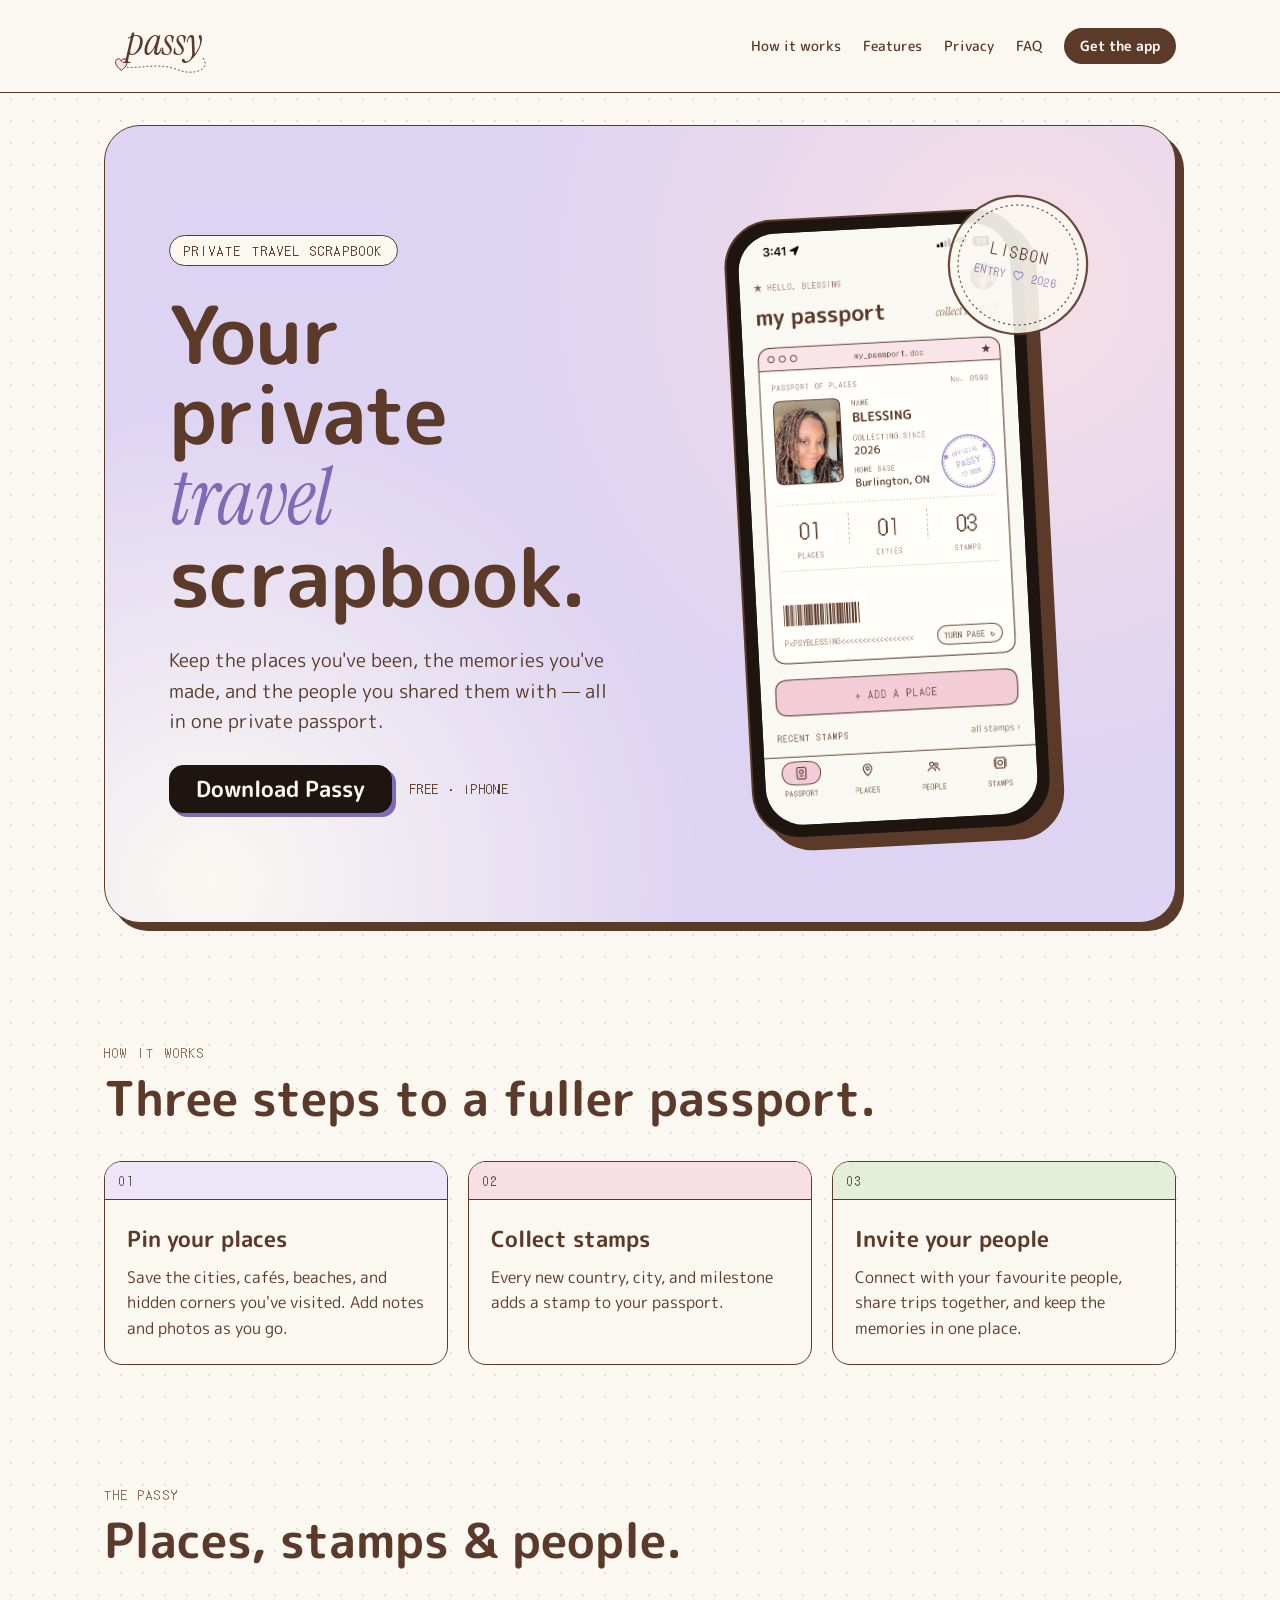
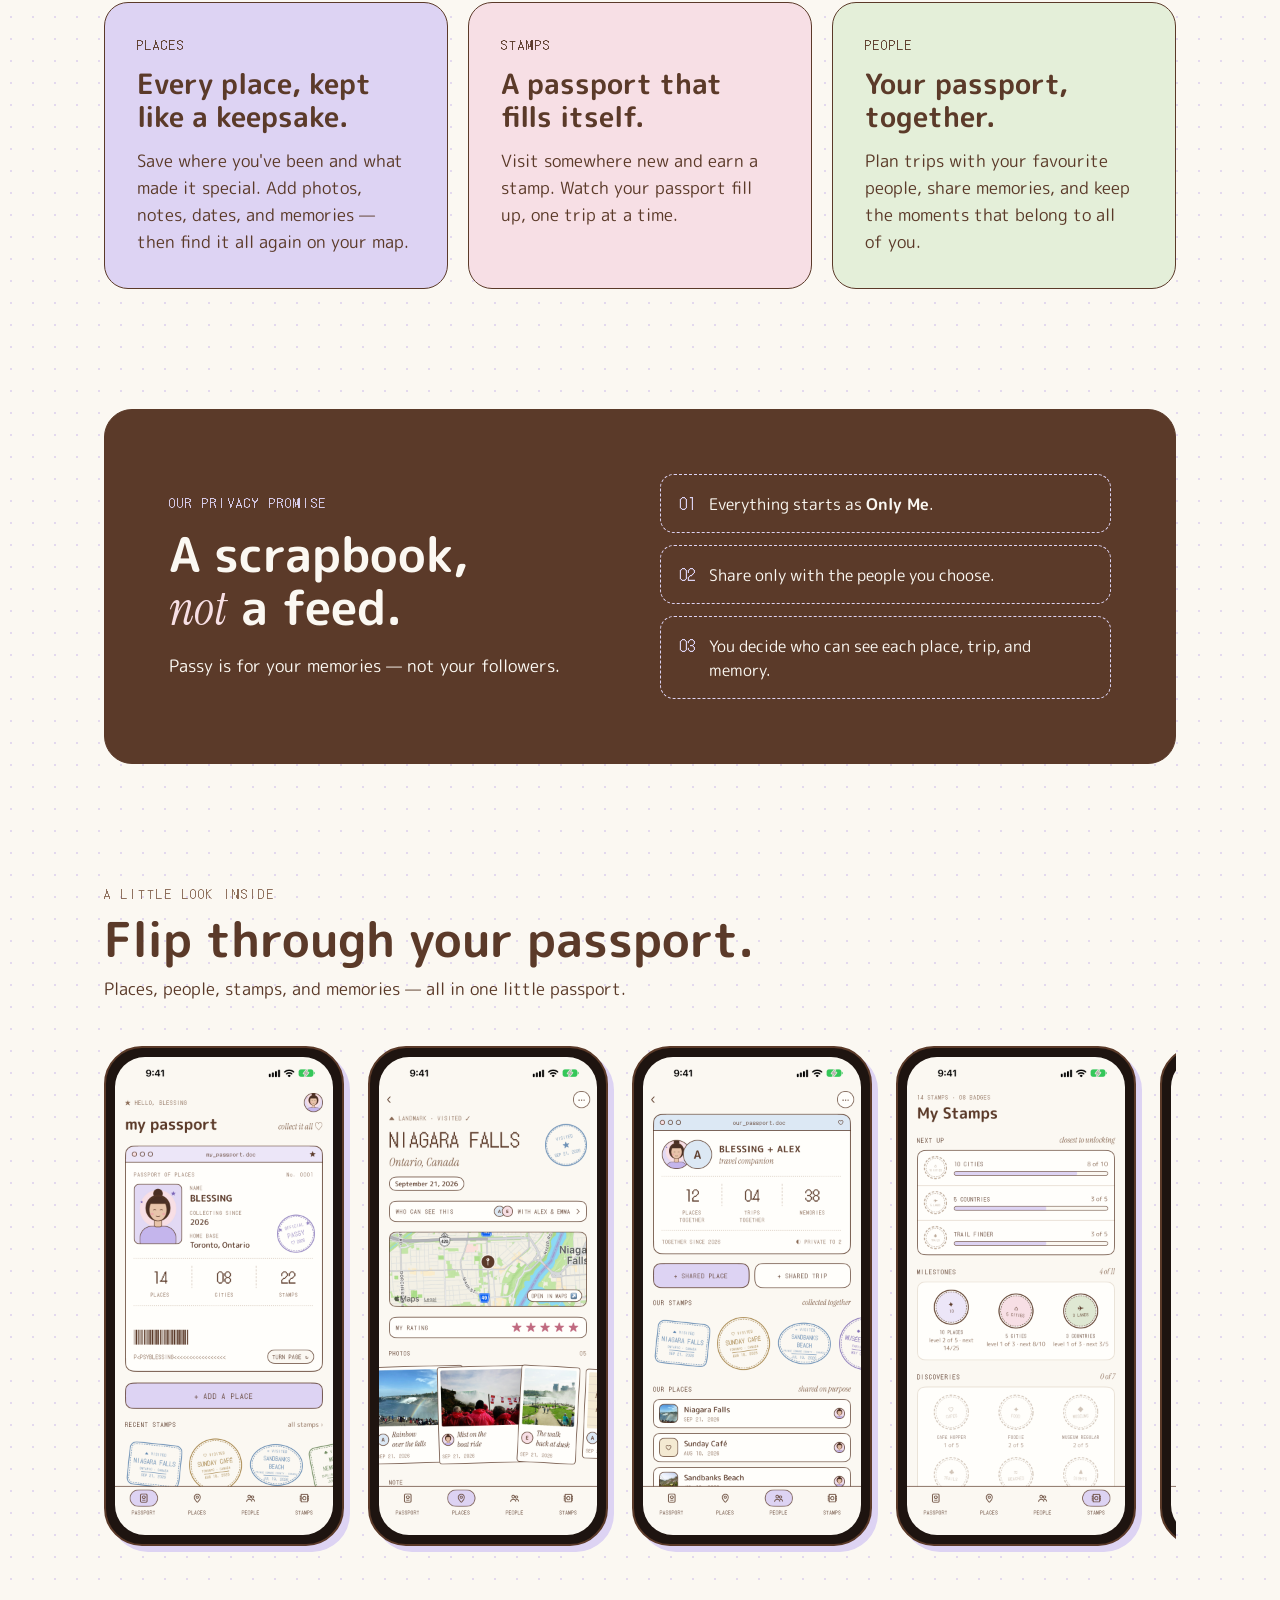
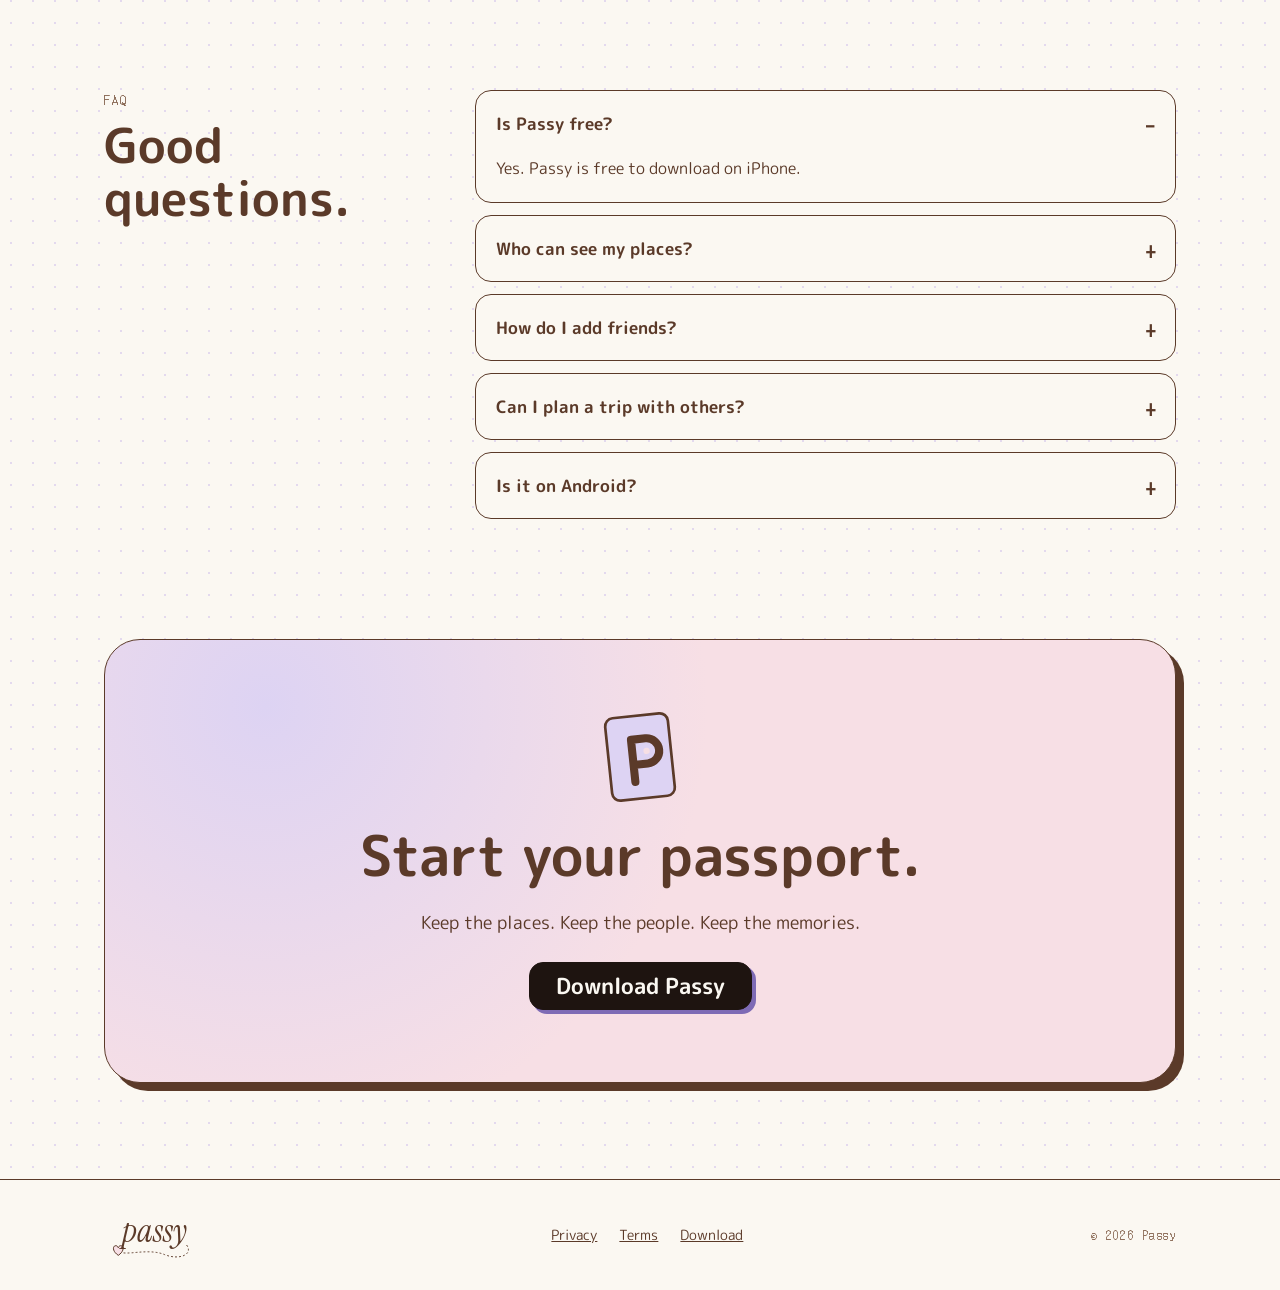
==== commit a8fa2bbe: "Reorganize features into three cards and remove places image slot Co-Authored-By: Claude Opus 5.5 <n" ====
--- a/index.html
+++ b/index.html
@@ -84,25 +84,17 @@
         <h2 class="h2">Places, stamps &amp; people.</h2>
       </div>
       <div class="grid grid--features">
-        <div class="feature feature--wide bg-lilac">
-          <div class="feature__copy">
-            <span class="mono">EVERY PLACE</span>
-            <h3>Every place, kept like a keepsake.</h3>
-            <p class="lede">Save where you've been and what made it special. Add photos, notes, dates, and memories — then find it all again on your map.</p>
-          </div>
-          <div class="feature__shot">
-            <div class="shot">
-              <img src="images/feat-places.png" alt="Passy places screen">
-              <span class="shot__placeholder">Add images/feat-places.png</span>
-            </div>
-          </div>
+        <div class="feature bg-lilac">
+          <span class="mono">PLACES</span>
+          <h3>Every place, kept like a keepsake.</h3>
+          <p class="lede">Save where you've been and what made it special. Add photos, notes, dates, and memories — then find it all again on your map.</p>
         </div>
         <div class="feature bg-pink">
           <span class="mono">STAMPS</span>
           <h3>A passport that fills itself.</h3>
           <p class="lede">Visit somewhere new and earn a stamp. Watch your passport fill up, one trip at a time.</p>
         </div>
-        <div class="feature bg-cream">
+        <div class="feature bg-sage">
           <span class="mono">PEOPLE</span>
           <h3>Your passport, together.</h3>
           <p class="lede">Plan trips with your favourite people, share memories, and keep the moments that belong to all of you.</p>
--- a/styles.css
+++ b/styles.css
@@ -150,17 +150,10 @@
 .bg-lilac { background: var(--lilac); }
 
 /* ---------- Features ---------- */
-.grid--features { grid-template-columns: repeat(auto-fit, minmax(min(100%, 320px), 1fr)); }
+.grid--features { grid-template-columns: repeat(auto-fit, minmax(min(100%, 280px), 1fr)); }
 .feature { border: var(--line); border-radius: 24px; padding: 32px; display: flex; flex-direction: column; gap: 14px; }
 .feature .mono { font-size: 13px; letter-spacing: .16em; }
 .feature h3 { font-size: 28px; font-weight: 700; line-height: 1.15; }
-.feature--wide {
-  grid-column: 1 / -1; padding: 36px; display: grid;
-  grid-template-columns: repeat(auto-fit, minmax(min(100%, 300px), 1fr)); gap: 32px; align-items: center;
-}
-.feature--wide h3 { font-size: 32px; }
-.feature__copy { display: flex; flex-direction: column; gap: 14px; }
-.feature__shot { height: 260px; border-radius: 16px; border: var(--line); overflow: hidden; background: var(--cream); }
 
 /* ---------- Privacy ---------- */
 .privacy {
